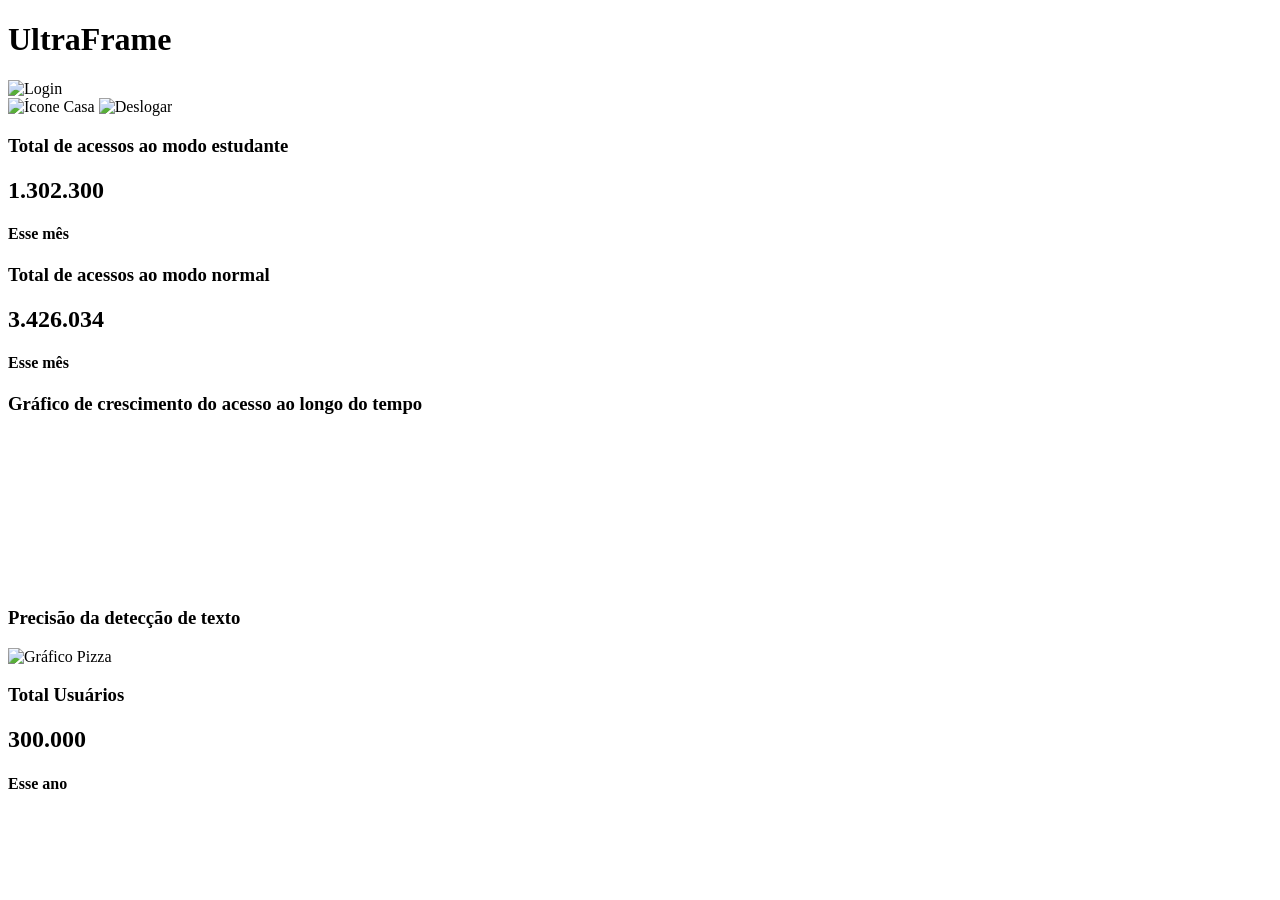
==== src/pages/home.html @ f070e35b "fix: Arrumando os caminhos" ====
<!DOCTYPE html>
<html lang="en">
<head>
    <meta charset="UTF-8">
    <meta name="viewport" content="width=device-width, initial-scale=1.0">
    <link rel="preconnect" href="https://fonts.googleapis.com">
    <link rel="preconnect" href="https://fonts.gstatic.com" crossorigin>
    <link href="https://fonts.googleapis.com/css2?family=Rambla:ital,wght@0,400;0,700;1,400;1,700&display=swap" rel="stylesheet">
    <!-- Link CSS Externo -->
     <link rel="stylesheet" href="src/css/estilo.css">
    <title>Home</title>
</head>
<body>

    <div id="topo">

        <h1><span>Ultra</span>Frame</h1>

        <div id="login">
            <img src="./src/assets/login.png" alt="Login">
        </div>

    </div>

    <main>

    <section class="cards">

        <!-- MENU LATERAL -->
        <div id="card_lateral">
            <img src="./src/assets/casa.png" alt="Ícone Casa" id="icone_casa">

            <img src="./src/assets/saida.png" alt="Deslogar" id="icone_saida">
        </div>

        <!-- CARDS ESQUERDA -->
        <section id="cards_esquerda">

            <div class="card" id="card_estudantes">

                <h3>Total de acessos ao modo estudante</h3>

                <h2>1.302.300</h2>

                <h4>Esse mês</h4>

            </div>

            <div class="card" id="card_normal">

                <h3>Total de acessos ao modo normal</h3>

                <h2>3.426.034</h2>

                <h4>Esse mês</h4>

            </div>

            <div class="card" id="grafico_linha">

                <h3>Gráfico de crescimento do acesso ao longo do tempo</h3>

                <canvas id="grafico"></canvas>

            </div>

        </section>

        <!-- CARDS DIREITA -->
        <section id="cards_direita">

            <div class="card" id="grafico_pizza">

                <h3>Precisão da detecção de texto</h3>

                <img src="./src/assets/grafico_pizza.png" alt="Gráfico Pizza">

            </div>

            <div class="card" id="usuarios">

                <h3>Total Usuários</h3>

                <h2>300.000</h2>

                <h4>Esse ano</h4>

            </div>

            

        </section>

    </section>

</main>

     <!-- JS EXTERNO -->
     <script src="./src/js/script.js"></script>
</body>
</html>
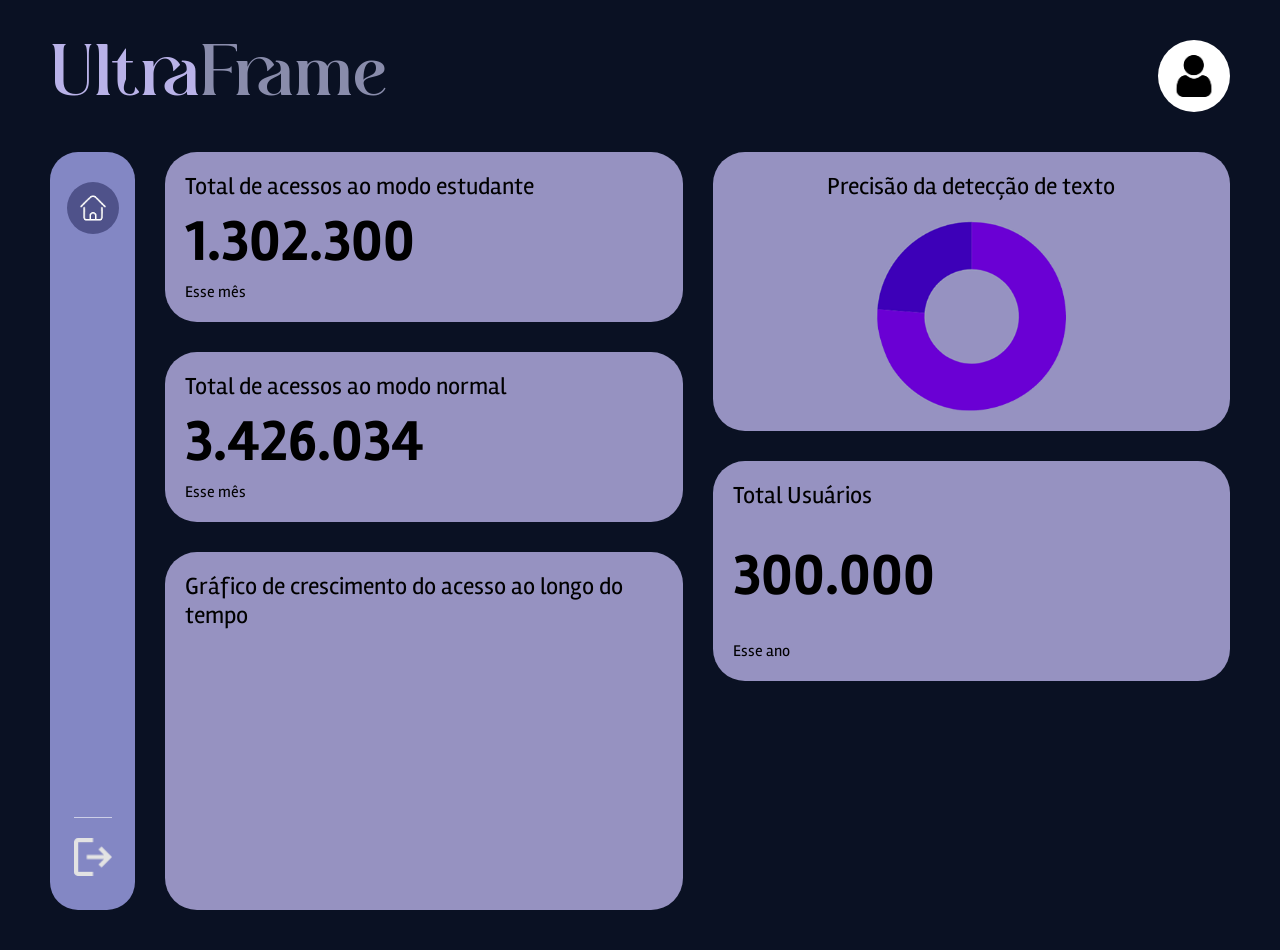
==== commit 4703b81a: "feat: Coneção das paginas" ====
--- a/src/pages/home.html
+++ b/src/pages/home.html
@@ -7,7 +7,7 @@
     <link rel="preconnect" href="https://fonts.gstatic.com" crossorigin>
     <link href="https://fonts.googleapis.com/css2?family=Rambla:ital,wght@0,400;0,700;1,400;1,700&display=swap" rel="stylesheet">
     <!-- Link CSS Externo -->
-     <link rel="stylesheet" href="src/css/estilo.css">
+     <link rel="stylesheet" href="../css/home.css">
     <title>Home</title>
 </head>
 <body>
@@ -17,7 +17,7 @@
         <h1><span>Ultra</span>Frame</h1>
 
         <div id="login">
-            <img src="./src/assets/login.png" alt="Login">
+            <img src="../assets/login.png" alt="Login">
         </div>
 
     </div>
@@ -28,9 +28,11 @@
 
         <!-- MENU LATERAL -->
         <div id="card_lateral">
-            <img src="./src/assets/casa.png" alt="Ícone Casa" id="icone_casa">
+            <img src="../assets/casa.png" alt="Ícone Casa" id="icone_casa">
 
-            <img src="./src/assets/saida.png" alt="Deslogar" id="icone_saida">
+            <a href="../../index.html">
+               <img src="../assets/saida.png" alt="Deslogar" id="icone_saida">
+            </a>
         </div>
 
         <!-- CARDS ESQUERDA -->
@@ -73,7 +75,7 @@
 
                 <h3>Precisão da detecção de texto</h3>
 
-                <img src="./src/assets/grafico_pizza.png" alt="Gráfico Pizza">
+                <img src="../assets/grafico_pizza.png" alt="Gráfico Pizza">
 
             </div>
 
@@ -96,6 +98,6 @@
 </main>
 
      <!-- JS EXTERNO -->
-     <script src="./src/js/script.js"></script>
+     <script src="../js/script.js"></script>
 </body>
 </html>
--- a/src/css/home.css
+++ b/src/css/home.css
@@ -0,0 +1,242 @@
+:root{
+    --color1:#0A1123;
+    --color2:#8387C4;
+    --color3:#9692C1;
+    --color4:#B9B2E8;
+    --color5:#D9D9D9;
+    --color6:#898CAB;
+
+    --font-family:'Rambla', sans-serif;
+}
+
+@font-face{
+    font-family:'Mikalea';
+    src:url('../fonts/Mikalea.ttf') format('truetype');
+}
+
+*{
+    margin:0;
+    padding:0;
+    box-sizing:border-box;
+}
+
+body{
+    background-color:var(--color1);
+    padding:40px 50px;
+    min-height:100vh;
+}
+
+/* =========================
+   TOPO
+========================= */
+
+#topo{
+    display:flex;
+    justify-content:space-between;
+    align-items:flex-start;
+
+    margin-bottom:40px;
+}
+
+/* TITULO */
+
+h1{
+    font-family:'Mikalea', serif;
+    font-size:72px;
+    font-weight:400;
+
+    color:var(--color6);
+}
+
+span{
+    color:var(--color4);
+}
+
+/* LOGIN */
+
+#login{
+    width:72px;
+    height:72px;
+
+    background-color:white;
+
+    border-radius:50%;
+
+    display:flex;
+    justify-content:center;
+    align-items:center;
+}
+
+#login img{
+    width:42px;
+    height:42px;
+}
+
+/* =========================
+   TEXTOS
+========================= */
+
+h2{
+    font-family:var(--font-family);
+    font-size:58px;
+    font-weight:700;
+}
+
+h3{
+    font-family:var(--font-family);
+    font-size:24px;
+    font-weight:400;
+}
+
+h4{
+    font-family:var(--font-family);
+    font-size:16px;
+    font-weight:400;
+}
+
+/* =========================
+   AREA GERAL
+========================= */
+
+.cards{
+    display:flex;
+    gap:30px;
+    align-items:stretch;
+}
+
+/* =========================
+   MENU LATERAL
+========================= */
+
+#card_lateral{
+    width:85px;
+    min-height:74vh;
+
+    background-color:var(--color2);
+
+    border-radius:28px;
+
+    display:flex;
+    flex-direction:column;
+    justify-content:space-between;
+    align-items:center;
+
+    padding:30px 0;
+}
+
+/* ICONES */
+
+#icone_casa{
+    background-color:#4F528A;
+
+    padding:10px;
+
+    border-radius:50%;
+
+    width:52px;
+    height:52px;
+}
+
+#icone_saida{
+    width:38px;
+
+    border-top:1px solid rgba(255,255,255,0.6);
+
+    padding-top:20px;
+}
+
+/* =========================
+   COLUNAS
+========================= */
+
+#cards_esquerda,
+#cards_direita{
+    flex:1;
+
+    display:flex;
+    flex-direction:column;
+
+    gap:30px;
+}
+
+/* =========================
+   CARDS
+========================= */
+
+.card{
+    background-color:var(--color3);
+
+    border-radius:32px;
+
+    padding:20px;
+
+    width:100%;
+}
+
+/* CARDS TEXTO */
+
+#card_estudantes,
+#card_normal{
+    min-height:170px;
+
+    display:flex;
+    flex-direction:column;
+}
+
+#usuarios{
+    min-height:220px;
+
+    display:flex;
+    flex-direction:column;
+}
+
+/* H2 CENTRAL */
+
+#card_estudantes h2,
+#card_normal h2,
+#usuarios h2{
+    margin:auto 0;
+}
+
+/* =========================
+   GRAFICO LINHA
+========================= */
+
+#grafico_linha{
+    min-height:260px;
+
+    display:flex;
+    flex-direction:column;
+
+    align-items:center;
+
+    gap:20px;
+}
+
+#grafico{
+    width:90% !important;
+    height:240px !important;
+}
+
+/* =========================
+   GRAFICO PIZZA
+========================= */
+
+#grafico_pizza{
+    min-height:260px;
+
+    display:flex;
+    flex-direction:column;
+
+    justify-content:center;
+    align-items:center;
+
+    text-align:center;
+
+    gap:20px;
+}
+
+#grafico_pizza img{
+    width:58%;
+    max-width:190px;
+}
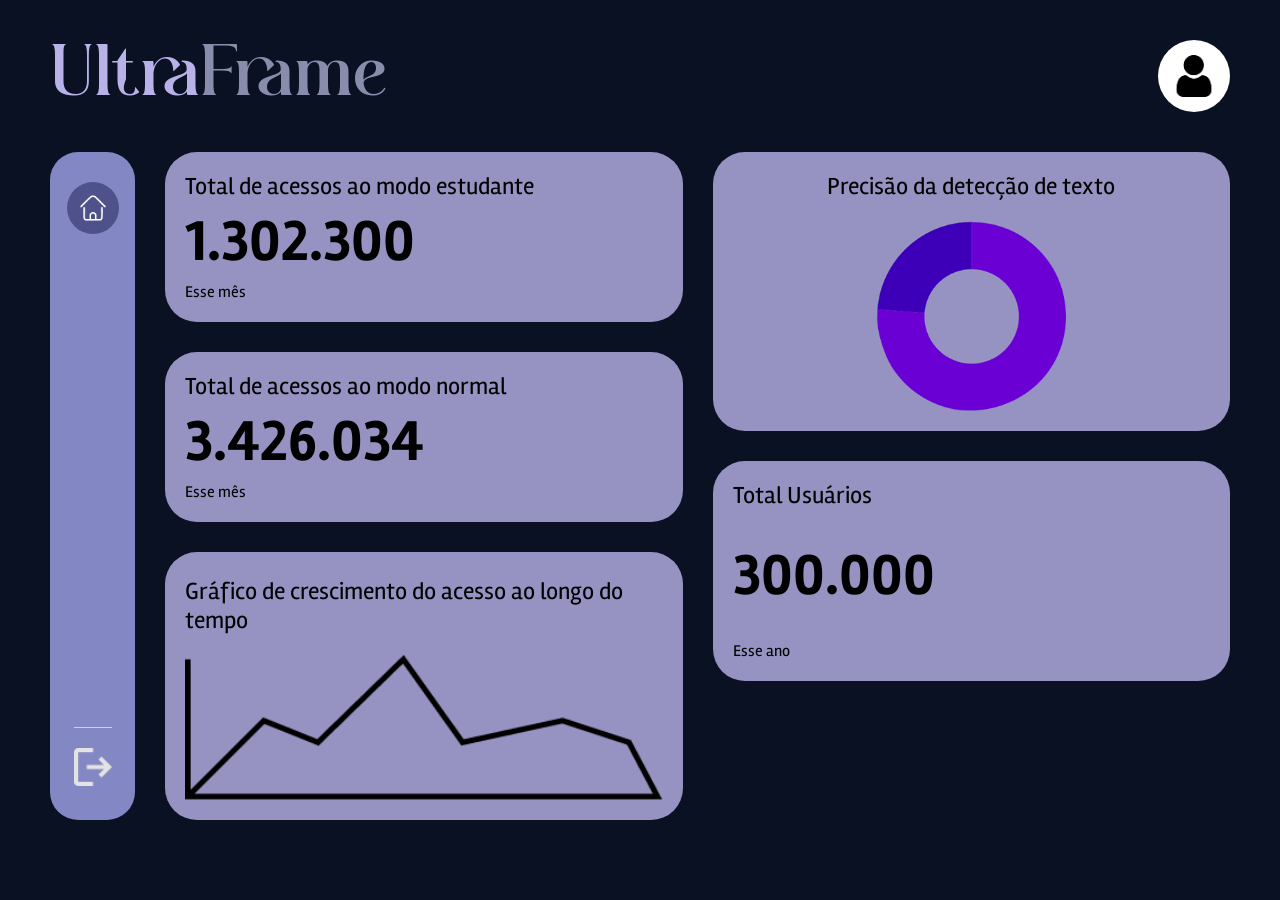
==== commit dd22063c: "style:Adicionando graficos e estilizando" ====
--- a/src/pages/home.html
+++ b/src/pages/home.html
@@ -62,7 +62,7 @@
 
                 <h3>Gráfico de crescimento do acesso ao longo do tempo</h3>
 
-                <canvas id="grafico"></canvas>
+                <img src="../assets/grafico_linha.png" alt="Gráfico Linha" id="grafico">
 
             </div>
 
--- a/src/css/home.css
+++ b/src/css/home.css
@@ -202,22 +202,35 @@
    GRAFICO LINHA
 ========================= */
 
-#grafico_linha{
-    min-height:260px;
-
-    display:flex;
-    flex-direction:column;
-
-    align-items:center;
-
-    gap:20px;
-}
-
-#grafico{
-    width:90% !important;
-    height:240px !important;
-}
-
+/* =========================
+    GRAFICO LINHA
+========================= */
+
+#grafico_linha {
+    min-height: 220px;
+    display: flex;
+    flex-direction: column;
+    /* Removi os paddings excessivos para o gráfico encostar mais nas bordas se necessário */
+    padding: 25px 20px 20px 20px; 
+}
+
+#grafico_linha h3 {
+    text-align: left; /* No design original o texto parece alinhado à esquerda/centro, ajuste conforme o gosto */
+    margin-bottom: 20px;
+}
+
+#grafico {
+    /* Em vez de width fixo de 420px, usamos 100% para ser responsivo ao card */
+    width: 100% !important; 
+    height: auto !important; /* Deixa a altura proporcional */
+    max-height: 150px; /* Limita a altura para não empurrar o card pra baixo */
+    
+    display: block;
+    margin: 0 auto;
+    
+    /* Isso garante que a imagem não distorça */
+    object-fit: contain; 
+}
 /* =========================
    GRAFICO PIZZA
 ========================= */
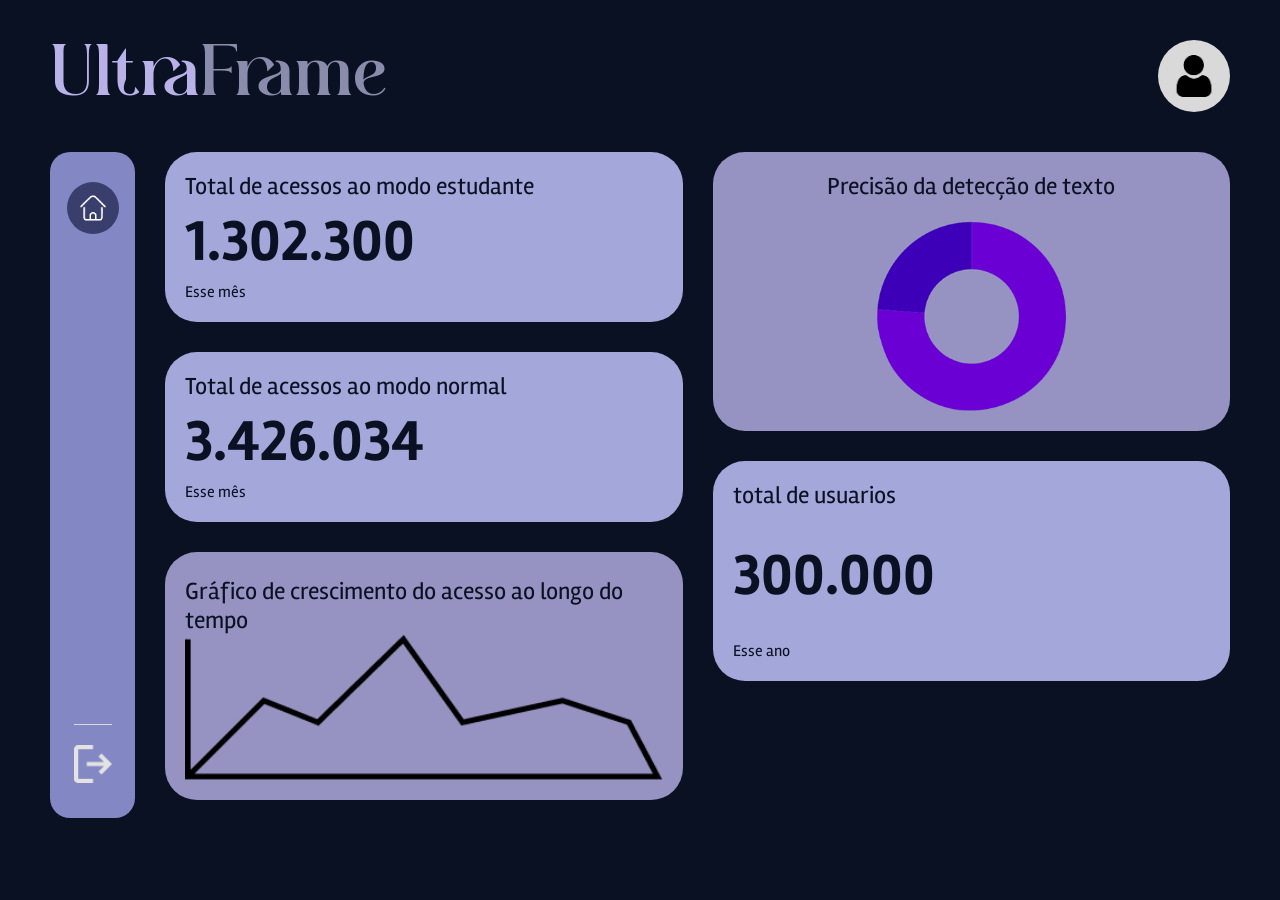
==== commit db353f8f: "refactor: Finalização e organização do html e css" ====
--- a/src/pages/home.html
+++ b/src/pages/home.html
@@ -1,103 +1,82 @@
 <!DOCTYPE html>
-<html lang="en">
+<html lang="pt-br">
 <head>
     <meta charset="UTF-8">
     <meta name="viewport" content="width=device-width, initial-scale=1.0">
     <link rel="preconnect" href="https://fonts.googleapis.com">
     <link rel="preconnect" href="https://fonts.gstatic.com" crossorigin>
-    <link href="https://fonts.googleapis.com/css2?family=Rambla:ital,wght@0,400;0,700;1,400;1,700&display=swap" rel="stylesheet">
-    <!-- Link CSS Externo -->
-     <link rel="stylesheet" href="../css/home.css">
-    <title>Home</title>
+    <link href="https://fonts.googleapis.com/css2?family=Rambla:wght@400;700&display=swap" rel="stylesheet">
+    <link rel="stylesheet" href="../css/home.css">
+    <title>UltraFrame - Dashboard</title>
 </head>
 <body>
 
+    <!-- TITULO -->
     <div id="topo">
-
         <h1><span>Ultra</span>Frame</h1>
-
         <div id="login">
             <img src="../assets/login.png" alt="Login">
         </div>
-
     </div>
 
     <main>
 
-    <section class="cards">
+        <!-- CARDS GERAIS -->
+        <section class="cards">
 
-        <!-- MENU LATERAL -->
-        <div id="card_lateral">
-            <img src="../assets/casa.png" alt="Ícone Casa" id="icone_casa">
+            <!-- CARD LATERAL -->
+            <nav id="card_lateral">
+                <div id="container_casa">
+                    <img src="../assets/casa.png" alt="Ícone Casa" id="icone_casa">
+                </div>
+                <a href="../../index.html">
+                    <img src="../assets/saida.png" alt="Deslogar" id="icone_saida">
+                </a>
+            </nav>
 
-            <a href="../../index.html">
-               <img src="../assets/saida.png" alt="Deslogar" id="icone_saida">
-            </a>
-        </div>
+            <!-- CARDS ESQUERDAS -->
+            <section id="cards_esquerda">
 
-        <!-- CARDS ESQUERDA -->
-        <section id="cards_esquerda">
+                <!-- CARD ESTUDANTES -->
+                <div class="card card-esq" id="card_estudantes">
+                    <h3>Total de acessos ao modo estudante</h3>
+                    <h2>1.302.300</h2>
+                    <h4>Esse mês</h4>
+                </div>
 
-            <div class="card" id="card_estudantes">
+                <!-- CARD NORMAL -->
+                <div class="card card-esq" id="card_normal">
+                    <h3>Total de acessos ao modo normal</h3>
+                    <h2>3.426.034</h2>
+                    <h4>Esse mês</h4>
+                </div>
 
-                <h3>Total de acessos ao modo estudante</h3>
+                <!-- GRAFICO LINHA -->
+                <div class="card card-esq" id="grafico_linha">
+                    <h3>Gráfico de crescimento do acesso ao longo do tempo</h3>
+                    <img src="../assets/grafico_linha.png" alt="Gráfico Linha" id="imagem_grafico">
+                </div>
+            </section>
 
-                <h2>1.302.300</h2>
+            <!-- CARDS DIREITA -->
+            <section id="cards_direita">
 
-                <h4>Esse mês</h4>
+                <!-- GRAFICO PIZZA -->
+                <div class="card card-dir" id="grafico_pizza">
+                    <h3>Precisão da detecção de texto</h3>
+                    <img src="../assets/grafico_pizza.png" alt="Gráfico Pizza" id="pizza_img">
+                </div>
 
-            </div>
-
-            <div class="card" id="card_normal">
-
-                <h3>Total de acessos ao modo normal</h3>
-
-                <h2>3.426.034</h2>
-
-                <h4>Esse mês</h4>
-
-            </div>
-
-            <div class="card" id="grafico_linha">
-
-                <h3>Gráfico de crescimento do acesso ao longo do tempo</h3>
-
-                <img src="../assets/grafico_linha.png" alt="Gráfico Linha" id="grafico">
-
-            </div>
+                <!-- CARD USUARIOS -->
+                <div class="card card-dir" id="usuarios">
+                    <h3>total de usuarios</h3>
+                    <h2>300.000</h2>
+                    <h4>Esse ano</h4>
+                </div>
+            </section>
 
         </section>
+    </main>
 
-        <!-- CARDS DIREITA -->
-        <section id="cards_direita">
-
-            <div class="card" id="grafico_pizza">
-
-                <h3>Precisão da detecção de texto</h3>
-
-                <img src="../assets/grafico_pizza.png" alt="Gráfico Pizza">
-
-            </div>
-
-            <div class="card" id="usuarios">
-
-                <h3>Total Usuários</h3>
-
-                <h2>300.000</h2>
-
-                <h4>Esse ano</h4>
-
-            </div>
-
-            
-
-        </section>
-
-    </section>
-
-</main>
-
-     <!-- JS EXTERNO -->
-     <script src="../js/script.js"></script>
 </body>
 </html>
--- a/src/css/home.css
+++ b/src/css/home.css
@@ -1,255 +1,202 @@
-:root{
-    --color1:#0A1123;
-    --color2:#8387C4;
-    --color3:#9692C1;
-    --color4:#B9B2E8;
-    --color5:#D9D9D9;
-    --color6:#898CAB;
-
-    --font-family:'Rambla', sans-serif;
-}
-
-@font-face{
-    font-family:'Mikalea';
-    src:url('../fonts/Mikalea.ttf') format('truetype');
-}
-
-*{
-    margin:0;
-    padding:0;
-    box-sizing:border-box;
-}
-
-body{
-    background-color:var(--color1);
-    padding:40px 50px;
-    min-height:100vh;
-}
-
-/* =========================
-   TOPO
-========================= */
-
-#topo{
-    display:flex;
-    justify-content:space-between;
-    align-items:flex-start;
-
-    margin-bottom:40px;
-}
-
-/* TITULO */
-
-h1{
-    font-family:'Mikalea', serif;
-    font-size:72px;
-    font-weight:400;
-
-    color:var(--color6);
-}
-
-span{
-    color:var(--color4);
-}
-
-/* LOGIN */
-
-#login{
-    width:72px;
-    height:72px;
-
-    background-color:white;
-
-    border-radius:50%;
-
-    display:flex;
-    justify-content:center;
-    align-items:center;
-}
-
-#login img{
-    width:42px;
-    height:42px;
-}
-
-/* =========================
-   TEXTOS
-========================= */
-
-h2{
-    font-family:var(--font-family);
-    font-size:58px;
-    font-weight:700;
-}
-
-h3{
-    font-family:var(--font-family);
-    font-size:24px;
-    font-weight:400;
-}
-
-h4{
-    font-family:var(--font-family);
-    font-size:16px;
-    font-weight:400;
-}
-
-/* =========================
-   AREA GERAL
-========================= */
-
-.cards{
-    display:flex;
-    gap:30px;
-    align-items:stretch;
-}
-
-/* =========================
-   MENU LATERAL
-========================= */
-
-#card_lateral{
-    width:85px;
-    min-height:74vh;
-
-    background-color:var(--color2);
-
-    border-radius:28px;
-
-    display:flex;
-    flex-direction:column;
-    justify-content:space-between;
-    align-items:center;
-
-    padding:30px 0;
-}
-
-/* ICONES */
-
-#icone_casa{
-    background-color:#4F528A;
-
-    padding:10px;
-
-    border-radius:50%;
-
-    width:52px;
-    height:52px;
-}
-
-#icone_saida{
-    width:38px;
-
-    border-top:1px solid rgba(255,255,255,0.6);
-
-    padding-top:20px;
-}
-
-/* =========================
-   COLUNAS
-========================= */
-
-#cards_esquerda,
-#cards_direita{
-    flex:1;
-
-    display:flex;
-    flex-direction:column;
-
-    gap:30px;
-}
-
-/* =========================
-   CARDS
-========================= */
-
-.card{
-    background-color:var(--color3);
-
-    border-radius:32px;
-
-    padding:20px;
-
-    width:100%;
-}
-
-/* CARDS TEXTO */
-
-#card_estudantes,
-#card_normal{
-    min-height:170px;
-
-    display:flex;
-    flex-direction:column;
-}
-
-#usuarios{
-    min-height:220px;
-
-    display:flex;
-    flex-direction:column;
-}
-
-/* H2 CENTRAL */
-
-#card_estudantes h2,
-#card_normal h2,
-#usuarios h2{
-    margin:auto 0;
-}
-
-/* =========================
-   GRAFICO LINHA
-========================= */
-
-/* =========================
-    GRAFICO LINHA
-========================= */
+:root {
+    --color1: #0A1123; 
+    --color2: #8387C4; 
+    --color3: #9692C1; 
+    --color4: #B9B2E8;
+    --color5: #D9D9D9;
+    --color6: #898CAB;
+    --color7:#3A3E6D;
+    --color-light-card: #A3A7D9; 
+
+
+    --font-family: 'Rambla', sans-serif;
+}
+
+@font-face {
+    font-family: 'Mikalea';
+    src: url('../fonts/Mikalea.ttf') format('truetype');
+}
+
+* {
+    margin: 0;
+    padding: 0;
+    box-sizing: border-box;
+}
+
+body {
+    background-color: var(--color1);
+    padding: 40px 50px;
+    min-height: 100vh;
+    font-family: var(--font-family);
+}
+
+/* TOPO*/
+
+#topo {
+    display: flex;
+    justify-content: space-between;
+    align-items: flex-start;
+    margin-bottom: 40px;
+}
+
+h1 {
+    font-family: 'Mikalea', serif;
+    font-size: 72px;
+    font-weight: 400;
+    color: var(--color6);
+}
+
+h1 span {
+    color: var(--color4);
+}
+
+#login {
+    width: 72px;
+    height: 72px;
+    background-color: var(--color5);
+    border-radius: 50%;
+    display: flex;
+    justify-content: center;
+    align-items: center;
+}
+
+#login img {
+    width: 42px;
+    height: 42px;
+}
+
+/*TEXTOS */
+
+h2 { font-size: 58px; font-weight: 700; color: var(--color1); }
+h3 { font-size: 24px; font-weight: 400; color: var(--color1); }
+h4 { font-size: 16px; font-weight: 400; color: var(--color1); }
+
+/* AREA GERAL */
+
+.cards {
+    display: flex;
+    gap: 30px;
+    align-items: stretch;
+}
+
+/* MENU LATERAL (Cor Original)*/
+
+#card_lateral {
+    width: 85px;
+    min-height: 74vh;
+    background-color: var(--color2);
+    border-radius: 20px;
+    display: flex;
+    flex-direction: column;
+    justify-content: space-between;
+    align-items: center;
+    padding: 30px 0;
+}
+
+#icone_casa {
+    background-color: var(--color7);
+    padding: 10px;
+    border-radius: 50%;
+    width: 52px;
+    height: 52px;
+}
+
+#icone_saida {
+    width: 38px;
+    border-top: 1px solid var(--color5);
+    padding-top: 20px;
+}
+
+/* COLUNAS*/
+
+#cards_esquerda, #cards_direita {
+    flex: 1;
+    display: flex;
+    flex-direction: column;
+    gap: 30px;
+}
+
+/* CARDS (Base)*/
+
+.card {
+    border-radius: 32px;
+    padding: 20px;
+    width: 100%;
+}
+
+/* MUDANÇA DE CORES ESPECÍFICA */
+
+#card_estudantes, 
+#card_normal, 
+#usuarios {
+    background-color: var(--color-light-card) !important;
+}
+
+
+#grafico_linha, 
+#grafico_pizza {
+    background-color: var(--color3);
+}
+
+/*AJUSTES DE TAMANHO*/
+
+#card_estudantes, #card_normal {
+    min-height: 170px;
+    display: flex;
+    flex-direction: column;
+}
+
+#usuarios {
+    min-height: 220px;
+    display: flex;
+    flex-direction: column;
+}
+
+#card_estudantes h2, #card_normal h2, #usuarios h2 {
+    margin: auto 0;
+}
+
+/*GRAFICO LINHA*/
 
 #grafico_linha {
     min-height: 220px;
     display: flex;
     flex-direction: column;
-    /* Removi os paddings excessivos para o gráfico encostar mais nas bordas se necessário */
     padding: 25px 20px 20px 20px; 
 }
 
-#grafico_linha h3 {
-    text-align: left; /* No design original o texto parece alinhado à esquerda/centro, ajuste conforme o gosto */
-    margin-bottom: 20px;
-}
-
 #grafico {
-    /* Em vez de width fixo de 420px, usamos 100% para ser responsivo ao card */
     width: 100% !important; 
-    height: auto !important; /* Deixa a altura proporcional */
-    max-height: 150px; /* Limita a altura para não empurrar o card pra baixo */
-    
+    max-width: 420px;
+    height: auto !important;
     display: block;
     margin: 0 auto;
-    
-    /* Isso garante que a imagem não distorça */
     object-fit: contain; 
 }
-/* =========================
-   GRAFICO PIZZA
-========================= */
-
-#grafico_pizza{
-    min-height:260px;
-
-    display:flex;
-    flex-direction:column;
-
-    justify-content:center;
-    align-items:center;
-
-    text-align:center;
-
-    gap:20px;
-}
-
-#grafico_pizza img{
-    width:58%;
-    max-width:190px;
-}+
+/* GRAFICO PIZZA*/
+
+#grafico_pizza {
+    min-height: 260px;
+    display: flex;
+    flex-direction: column;
+    justify-content: center;
+    align-items: center;
+    text-align: center;
+    gap: 20px;
+}
+
+#grafico_pizza img {
+    width: 58%;
+    max-width: 190px;
+}
+#grafico_linha {
+    background-color: var(--color3) !important;
+    color: var(--color1);
+}
+
+#card_estudante,
+#card_normal,
+#card_usuario{
+    color: var(--color2);
+}
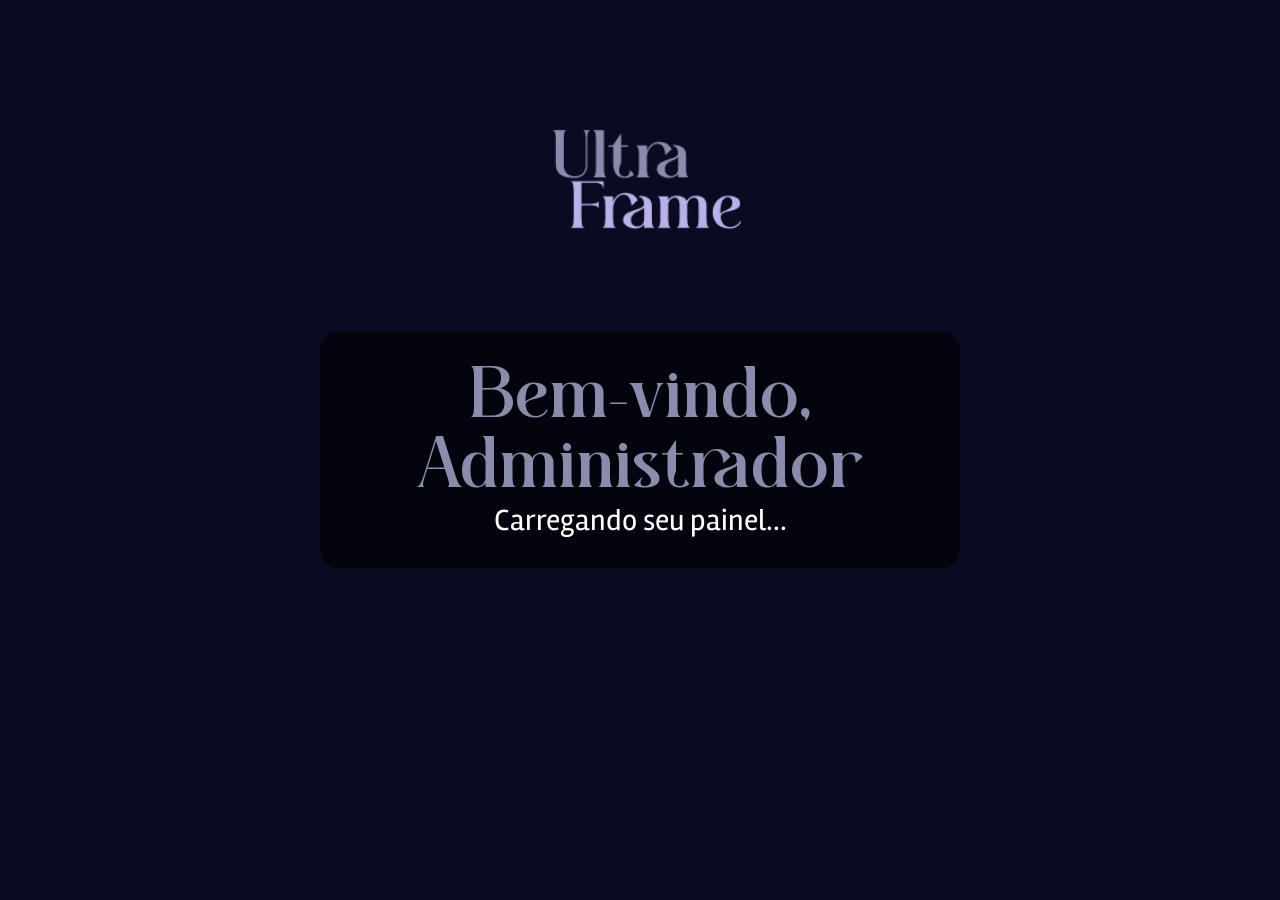
==== commit 5898246d: "Fix: Arrumando arquivos" ====
--- a/src/pages/home.html
+++ b/src/pages/home.html
@@ -10,7 +10,24 @@
     <title>UltraFrame - Dashboard</title>
 </head>
 <body>
-
+    <!-- HERO -->
+        <section class="hero">
+    <div class="slide ativo">
+        <img src="../assets/Logo.png">
+        <div class="texto">
+            <h1>Bem-vindo, Administrador</h1>
+            <p>Carregando seu painel...</p>
+        </div>
+    </div>
+    <div class="slide">
+        <img src="../assets/Logo.png">
+        <div class="texto">
+            <h1>Controle Total</h1>
+            <p>Preparando dados em tempo real.</p>
+        </div>
+    </div>
+</section>
+        <!--  -->
     <!-- TITULO -->
     <div id="topo">
         <h1><span>Ultra</span>Frame</h1>
@@ -54,7 +71,7 @@
                 <!-- GRAFICO LINHA -->
                 <div class="card card-esq" id="grafico_linha">
                     <h3>Gráfico de crescimento do acesso ao longo do tempo</h3>
-                    <img src="../assets/grafico_linha.png" alt="Gráfico Linha" id="imagem_grafico">
+                    <img src="../assets/GraficoLinhas.png" width="90%" alt="Gráfico Linha" id="imagem_grafico">
                 </div>
             </section>
 
@@ -64,7 +81,7 @@
                 <!-- GRAFICO PIZZA -->
                 <div class="card card-dir" id="grafico_pizza">
                     <h3>Precisão da detecção de texto</h3>
-                    <img src="../assets/grafico_pizza.png" alt="Gráfico Pizza" id="pizza_img">
+                    <img src="../assets/GraficoPizza.png" alt="Gráfico Pizza" id="pizza_img">
                 </div>
 
                 <!-- CARD USUARIOS -->
@@ -77,6 +94,6 @@
 
         </section>
     </main>
-
+<script src="../js/homeScript.js" defer></script>
 </body>
 </html>
--- a/src/css/home.css
+++ b/src/css/home.css
@@ -22,6 +22,69 @@
     padding: 0;
     box-sizing: border-box;
 }
+/* HERO */
+
+.hero {
+    position: fixed;
+    top: 0;
+    left: 0;
+    width: 100%;
+    height: 100vh; 
+    z-index: 9999; 
+    overflow: hidden;
+    background: var(--color1);
+    transition: opacity 1s ease, visibility 1s; 
+}
+
+
+.hero-sumir {
+    opacity: 0;
+    visibility: hidden;
+}
+
+.slide {
+    position: absolute;
+    width: 100%;
+    height: 100%;
+    opacity: 0;
+    transition: opacity 0.8s ease;
+}
+.slide.ativo { 
+    opacity: 1; 
+}
+
+.slide img { 
+    width: 100%; 
+    height: 100%; 
+    object-fit: cover;
+ }
+
+.texto {
+    position: absolute;
+    top: 50%; 
+    left: 50%;
+    transform: translate(-50%, -50%);
+    text-align: center; 
+    color: white;
+    background: rgba(0,0,0,0.6);
+    padding: 30px; border-radius: 20px;
+}
+
+.texto p{
+    font-size: 30px;
+}
+
+#conteudo-principal {
+    padding: 20px;
+    opacity: 0;
+    transition: opacity 1s ease;
+}
+
+
+.mostrar-site #conteudo-principal {
+    opacity: 1;
+}
+/*  */
 
 body {
     background-color: var(--color1);
@@ -173,6 +236,9 @@
     margin: 0 auto;
     object-fit: contain; 
 }
+#imagem_grafico{
+    padding-top: 40px;
+}
 
 /* GRAFICO PIZZA*/
 
